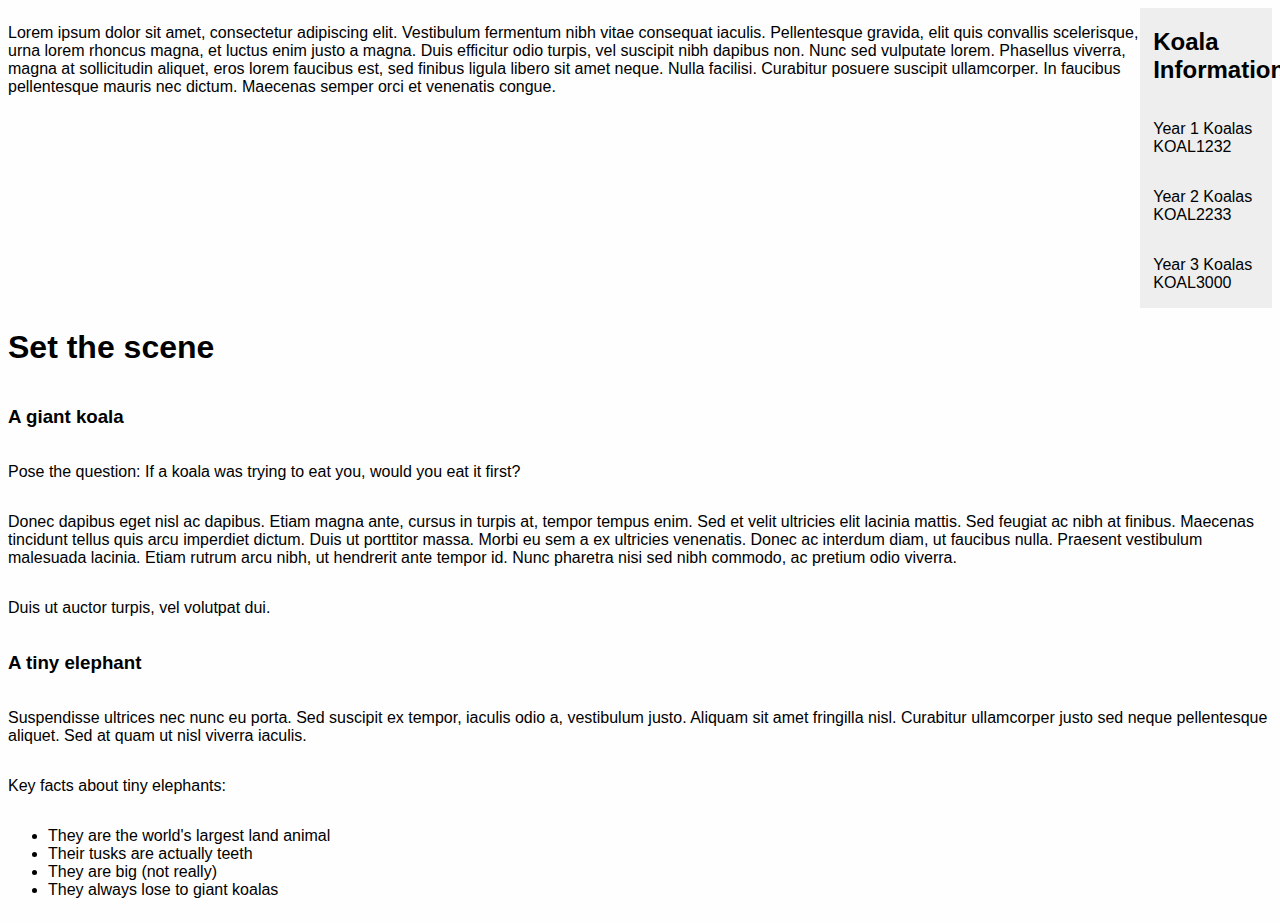
==== task1/index.html @ a49b2593 "completed exercise 2" ====
<!DOCTYPE html>
<html>
  <head>
    <link rel="stylesheet" href="styles.css" >
    <meta name="viewport" content="width=device-width, initial-scale=1">
  </head>
  <body>
    <div class="wrapper">
      <div class="row">
        <div class="column top">
          <p>Lorem ipsum dolor sit amet, consectetur adipiscing elit. Vestibulum fermentum nibh vitae consequat iaculis. Pellentesque gravida, elit quis convallis scelerisque, urna lorem rhoncus magna, et luctus enim justo a magna. Duis efficitur odio turpis, vel suscipit nibh dapibus non. Nunc sed vulputate lorem. Phasellus viverra, magna at sollicitudin aliquet, eros lorem faucibus est, sed finibus ligula libero sit amet neque. Nulla facilisi. Curabitur posuere suscipit ullamcorper. In faucibus pellentesque mauris nec dictum. Maecenas semper orci et venenatis congue.</p>
        </div>
        <div class="column info">
          <h2 class="inf-box">Koala Information</h2>
          <p class="inf-box">Year 1 Koalas KOAL1232</p>
          <p class="inf-box">Year 2 Koalas KOAL2233</p>
          <p class="inf-box">Year 3 Koalas KOAL3000</p>
        </div>
      </div>
      <div class="row">
        <h1>Set the scene</h1>
      </div>
      <div class="row">
        <div class="column">
          <h3>A giant koala</h3>
          <p>Pose the question: If a koala was trying to eat you, would you eat it first?</p>
          <p>Donec dapibus eget nisl ac dapibus. Etiam magna ante, cursus in turpis at, tempor tempus enim. Sed et velit ultricies elit lacinia mattis. Sed feugiat ac nibh at finibus. Maecenas tincidunt tellus quis arcu imperdiet dictum. Duis ut porttitor massa. Morbi eu sem a ex ultricies venenatis. Donec ac interdum diam, ut faucibus nulla. Praesent vestibulum malesuada lacinia. Etiam rutrum arcu nibh, ut hendrerit ante tempor id. Nunc pharetra nisi sed nibh commodo, ac pretium odio viverra.</p>
          <p>Duis ut auctor turpis, vel volutpat dui.</p>
        </div>
      </div>
      <div class="row">
        <div class="column">
          <h3>A tiny elephant</h3>
          <p>Suspendisse ultrices nec nunc eu porta. Sed suscipit ex tempor, iaculis odio a, vestibulum justo. Aliquam sit amet fringilla nisl. Curabitur ullamcorper justo sed neque pellentesque aliquet. Sed at quam ut nisl viverra iaculis.</p>
          <p>Key facts about tiny elephants:</p>
          <ul>
            <li>They are the world's largest land animal</li>
            <li>Their tusks are actually teeth</li>
            <li>They are big (not really)</li>
            <li>They always lose to giant koalas</li>
          </ul>
        </div>
      </div>
    </div>
  </body>
</html>
---- task1/styles.css ----
* {
  font-family: Arial, Helvetica, sans-serif;
}

body {
  background-color: #FEFEFE;
}

.wrapper {
  display: flex;
  flex-direction: column;
}

.row {
  display: flex;
}

.column {
  display: flex;
  flex-direction: column;
}

.top {
  flex-grow: 1;
}

.info {
  background-color: #EEEEEE;
  flex-grow: 2;
}

.inf-box {
  margin-left: 10%;
}
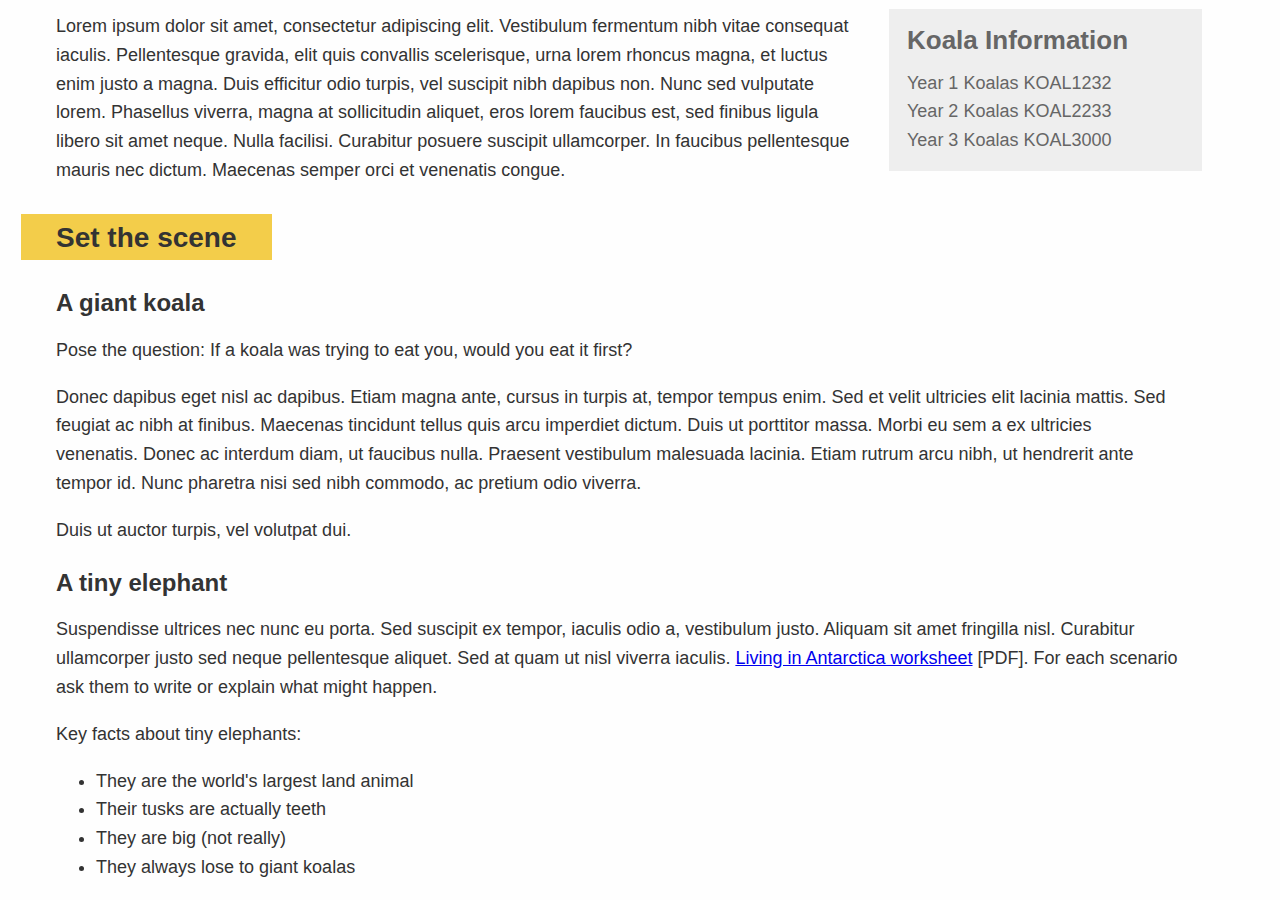
==== commit b2c9b0fe: "completed tasks 1 and 2" ====
--- a/task1/index.html
+++ b/task1/index.html
@@ -5,42 +5,32 @@
     <meta name="viewport" content="width=device-width, initial-scale=1">
   </head>
   <body>
-    <div class="wrapper">
-      <div class="row">
-        <div class="column top">
-          <p>Lorem ipsum dolor sit amet, consectetur adipiscing elit. Vestibulum fermentum nibh vitae consequat iaculis. Pellentesque gravida, elit quis convallis scelerisque, urna lorem rhoncus magna, et luctus enim justo a magna. Duis efficitur odio turpis, vel suscipit nibh dapibus non. Nunc sed vulputate lorem. Phasellus viverra, magna at sollicitudin aliquet, eros lorem faucibus est, sed finibus ligula libero sit amet neque. Nulla facilisi. Curabitur posuere suscipit ullamcorper. In faucibus pellentesque mauris nec dictum. Maecenas semper orci et venenatis congue.</p>
-        </div>
-        <div class="column info">
-          <h2 class="inf-box">Koala Information</h2>
-          <p class="inf-box">Year 1 Koalas KOAL1232</p>
-          <p class="inf-box">Year 2 Koalas KOAL2233</p>
-          <p class="inf-box">Year 3 Koalas KOAL3000</p>
-        </div>
-      </div>
-      <div class="row">
-        <h1>Set the scene</h1>
-      </div>
-      <div class="row">
-        <div class="column">
-          <h3>A giant koala</h3>
-          <p>Pose the question: If a koala was trying to eat you, would you eat it first?</p>
-          <p>Donec dapibus eget nisl ac dapibus. Etiam magna ante, cursus in turpis at, tempor tempus enim. Sed et velit ultricies elit lacinia mattis. Sed feugiat ac nibh at finibus. Maecenas tincidunt tellus quis arcu imperdiet dictum. Duis ut porttitor massa. Morbi eu sem a ex ultricies venenatis. Donec ac interdum diam, ut faucibus nulla. Praesent vestibulum malesuada lacinia. Etiam rutrum arcu nibh, ut hendrerit ante tempor id. Nunc pharetra nisi sed nibh commodo, ac pretium odio viverra.</p>
-          <p>Duis ut auctor turpis, vel volutpat dui.</p>
-        </div>
-      </div>
-      <div class="row">
-        <div class="column">
-          <h3>A tiny elephant</h3>
-          <p>Suspendisse ultrices nec nunc eu porta. Sed suscipit ex tempor, iaculis odio a, vestibulum justo. Aliquam sit amet fringilla nisl. Curabitur ullamcorper justo sed neque pellentesque aliquet. Sed at quam ut nisl viverra iaculis.</p>
-          <p>Key facts about tiny elephants:</p>
-          <ul>
-            <li>They are the world's largest land animal</li>
-            <li>Their tusks are actually teeth</li>
-            <li>They are big (not really)</li>
-            <li>They always lose to giant koalas</li>
-          </ul>
-        </div>
-      </div>
+    <div class="top">
+      <p>Lorem ipsum dolor sit amet, consectetur adipiscing elit. Vestibulum fermentum nibh vitae consequat iaculis. Pellentesque gravida, elit quis convallis scelerisque, urna lorem rhoncus magna, et luctus enim justo a magna. Duis efficitur odio turpis, vel suscipit nibh dapibus non. Nunc sed vulputate lorem. Phasellus viverra, magna at sollicitudin aliquet, eros lorem faucibus est, sed finibus ligula libero sit amet neque. Nulla facilisi. Curabitur posuere suscipit ullamcorper. In faucibus pellentesque mauris nec dictum. Maecenas semper orci et venenatis congue.</p>
+    </div>
+    <div class="info">
+      <h2>Koala Information</h2>
+      <p class="inf-box">Year 1 Koalas KOAL1232</p>
+      <p class="inf-box">Year 2 Koalas KOAL2233</p>
+      <p class="inf-box">Year 3 Koalas KOAL3000</p>
+    </div>
+    <div class="yellow">
+      <h1>Set the scene</h1>
+    </div>
+    <div class="bottom">
+      <h3>A giant koala</h3>
+      <p>Pose the question: If a koala was trying to eat you, would you eat it first?</p>
+      <p>Donec dapibus eget nisl ac dapibus. Etiam magna ante, cursus in turpis at, tempor tempus enim. Sed et velit ultricies elit lacinia mattis. Sed feugiat ac nibh at finibus. Maecenas tincidunt tellus quis arcu imperdiet dictum. Duis ut porttitor massa. Morbi eu sem a ex ultricies venenatis. Donec ac interdum diam, ut faucibus nulla. Praesent vestibulum malesuada lacinia. Etiam rutrum arcu nibh, ut hendrerit ante tempor id. Nunc pharetra nisi sed nibh commodo, ac pretium odio viverra.</p>
+      <p>Duis ut auctor turpis, vel volutpat dui.</p>
+      <h3>A tiny elephant</h3>
+      <p>Suspendisse ultrices nec nunc eu porta. Sed suscipit ex tempor, iaculis odio a, vestibulum justo. Aliquam sit amet fringilla nisl. Curabitur ullamcorper justo sed neque pellentesque aliquet. Sed at quam ut nisl viverra iaculis. <a href="https://www.livescience.com/21677-antarctica-facts.html">Living in Antarctica worksheet</a> [PDF]. For each scenario ask them to write or explain what might happen.</p>
+      <p>Key facts about tiny elephants:</p>
+      <ul>
+        <li>They are the world's largest land animal</li>
+        <li>Their tusks are actually teeth</li>
+        <li>They are big (not really)</li>
+        <li>They always lose to giant koalas</li>
+      </ul>
     </div>
   </body>
 </html>--- a/task1/styles.css
+++ b/task1/styles.css
@@ -7,29 +7,70 @@
   background-color: #FEFEFE;
 }
 
-.wrapper {
-  display: flex;
-  flex-direction: column;
-}
-
-.row {
-  display: flex;
-}
-
-.column {
-  display: flex;
-  flex-direction: column;
-}
+/* div {
+  border: 1px black solid;
+} */
 
 .top {
-  flex-grow: 1;
+  position: absolute;
+  top: -6px;
+  left: 56px;
+  width: 810px;
+  color: #333333;
+  font-size: 18px;
+  line-height: 160%;
 }
 
 .info {
   background-color: #EEEEEE;
-  flex-grow: 2;
+  color: #666666;
+  position: absolute;
+  top: 9px;
+  left: 889px;
+  width: 295px;
+  height: 162px;
+  padding-left: 18px;
+}
+
+h2 {
+  font-size: 26px;
+  margin-top: 16px;
 }
 
 .inf-box {
-  margin-left: 10%;
+  line-height: 60%;
+  font-size: 18px;
+}
+
+
+.yellow {
+  position: absolute;
+  background-color: #F3CD4A;
+  color: #333333;
+  top: 214px;
+  left:21px;
+  width: 216px;
+  height: 46px;
+  padding-left: 35px;
+  font-weight: bold;
+}
+
+h1 {
+  font-size: 28px;
+  margin-top: 8px;
+}
+
+h3 {
+  font-size:24px;
+  margin-bottom: 0px;
+}
+
+.bottom {
+  position: absolute;
+  top: 265px;
+  width: 1122px;
+  left: 56px;
+  color: #333333;
+  font-size: 18px;
+  line-height: 160%;
 }